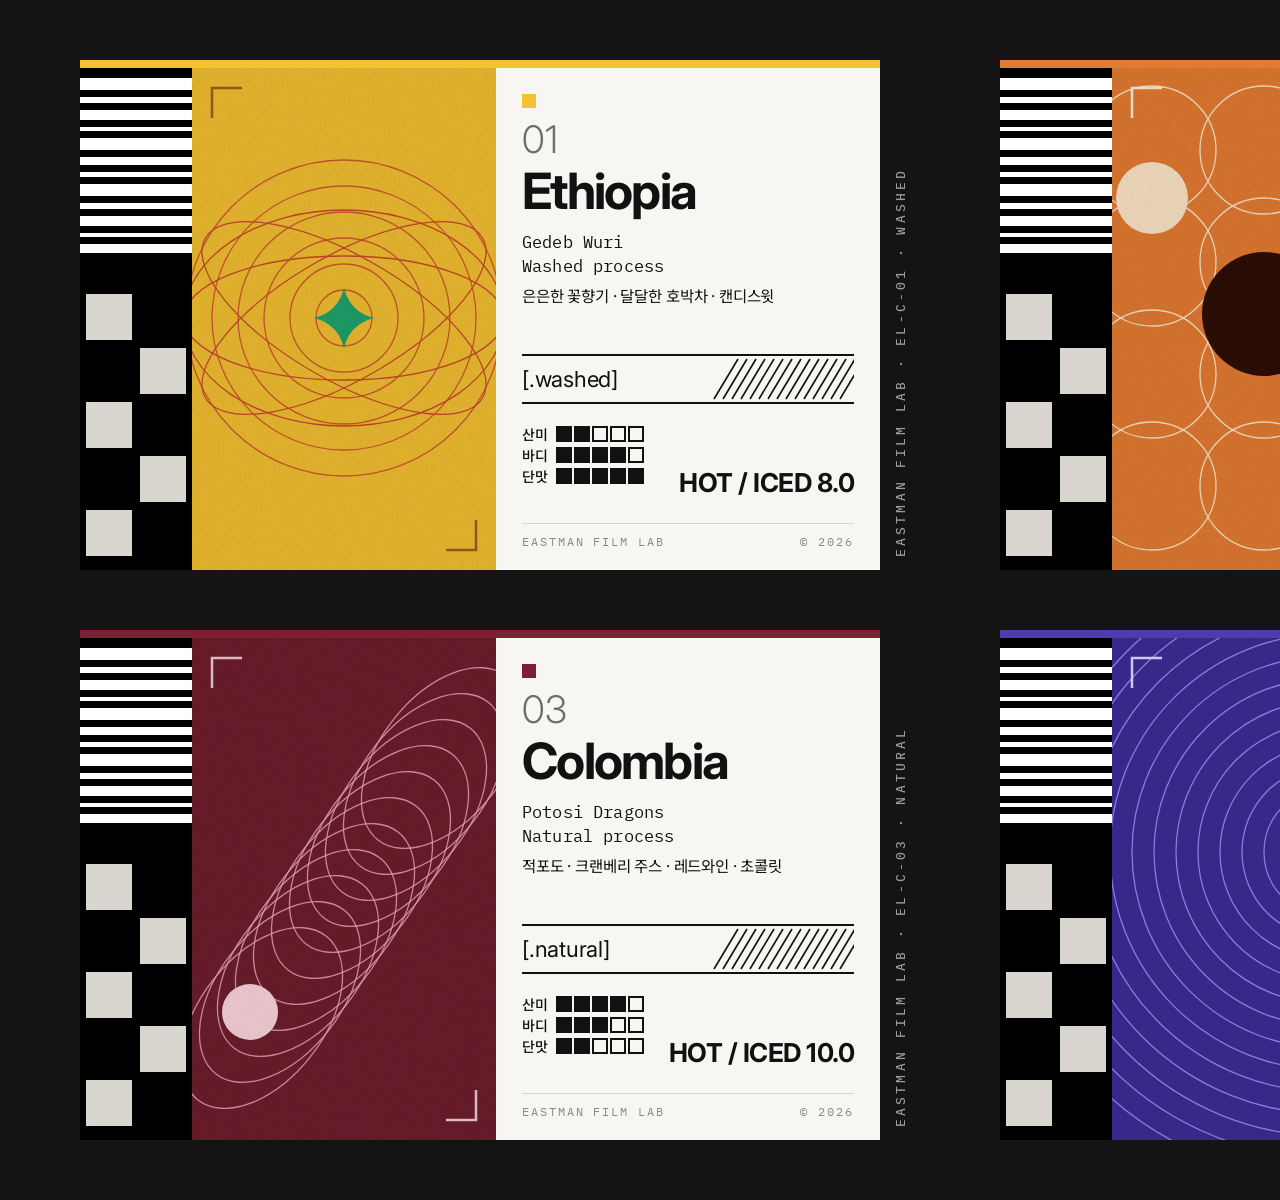
==== designs/coffee-menu/menu-cards.html @ 950909e8 "Add reorganized coffee menu cards (1920x1200) Rebuilds the four origin cards on a shared grid: equal" ====
<!doctype html>
<html lang="ko">
<head>
<meta charset="utf-8">
<title>Coffee Menu Cards</title>
<!-- Reorganized version of assets/reference/coffee-menu-cards-original.webp.
     Same 1920x1200 board, same content and artwork; every card now shares one grid. -->
<link rel="stylesheet" href="https://fonts.googleapis.com/css2?family=Inter:wght@300;700&family=IBM+Plex+Mono:wght@400;500&family=Noto+Sans+KR:wght@400;500&display=block">
<style>
  :root {
    --board: #141414;
    --paper: #F7F6F2;
    --ink: #111111;
    --muted: #8A8A86;
    --tile: #D9D6D0;
    --sans: "Helvetica Neue", Inter, Arial, sans-serif;
    --mono: "IBM Plex Mono", "DejaVu Sans Mono", monospace;
    --kr: Pretendard, "Noto Sans KR", sans-serif;
  }
  * { box-sizing: border-box; margin: 0; padding: 0; }
  body { background: var(--board); }

  /* Board: 80px margins, 80px gutters, 60px rows. Each unit = 800px card + 40px label rail. */
  .board {
    width: 1920px; height: 1200px; background: var(--board);
    display: grid; grid-template-columns: repeat(2, 840px);
    grid-template-rows: repeat(2, 510px);
    column-gap: 80px; row-gap: 60px; padding: 60px 80px;
  }
  .unit { display: flex; }
  .card {
    width: 800px; height: 510px; position: relative; display: grid;
    grid-template-columns: 112px 304px 384px; grid-template-rows: 8px 502px;
  }
  .accent { grid-column: 1 / -1; background: var(--c-accent); }

  /* Left strip: identical barcode + checker on every card */
  .strip { background: #000; position: relative; overflow: hidden; }
  .strip .bars { position: absolute; left: 0; right: 0; top: 10px; }
  .strip .bars i { display: block; background: #fff; margin-bottom: 7px; }
  .strip .tiles {
    position: absolute; left: 6px; bottom: 14px; display: grid;
    grid-template-columns: repeat(2, 46px); grid-auto-rows: 46px; gap: 8px;
  }
  .strip .tiles b { background: var(--tile); }
  .strip .tiles s { visibility: hidden; }

  .art { position: relative; background: var(--c-art); overflow: hidden; }
  .art svg { position: absolute; inset: 0; }

  /* Info panel: fixed rows so every card lines up */
  .info {
    background: var(--paper); color: var(--ink); position: relative;
    padding: 26px 26px 0 26px;
  }
  .chip { width: 14px; height: 14px; background: var(--c-accent); }
  .num { font: 300 38px/1 var(--sans); color: #6d6d6a; margin-top: 12px; letter-spacing: -0.01em; }
  .name { font: 700 50px/1 var(--sans); letter-spacing: -0.035em; margin-top: 8px; }
  .meta { font: 400 16.5px/24px var(--mono); margin-top: 14px; letter-spacing: 0.01em; }
  .notes { font: 400 15.5px/22px var(--kr); margin-top: 6px; letter-spacing: -0.01em; white-space: nowrap; }
  .process {
    position: absolute; left: 26px; right: 26px; top: 286px; height: 50px;
    border-top: 2px solid var(--ink); border-bottom: 2px solid var(--ink);
    display: flex; align-items: center; justify-content: space-between;
    font: 400 22px/1 var(--sans); letter-spacing: -0.01em;
  }
  .process svg { height: 44px; width: 150px; }
  .taste {
    position: absolute; left: 26px; top: 358px; display: grid;
    grid-template-columns: 34px auto; row-gap: 5px; align-items: center;
    font: 500 14px/16px var(--kr);
  }
  .meter { display: flex; gap: 2px; }
  .meter i { width: 16px; height: 16px; border: 2px solid var(--ink); }
  .meter i.on { background: var(--ink); }
  .price {
    position: absolute; right: 26px; top: 402px; text-align: right;
    font: 700 26px/1 var(--sans); letter-spacing: -0.02em;
  }
  .foot {
    position: absolute; left: 26px; right: 26px; bottom: 22px;
    border-top: 1px solid #d6d5d0; padding-top: 12px;
    display: flex; justify-content: space-between;
    font: 400 12px/1 var(--mono); letter-spacing: 0.16em; color: var(--muted);
  }

  /* Label rail: all labels start at the card's bottom edge */
  .rail { width: 40px; position: relative; }
  .rail span {
    position: absolute; left: 50%; bottom: 0; transform-origin: 0 0;
    transform: rotate(-90deg) translate(0, -50%);
    white-space: nowrap; font: 500 13px/1 var(--mono); letter-spacing: 0.24em; color: #9b9b97;
  }
</style>
</head>
<body>
<div class="board" id="board"></div>

<script>
const BARS = [12, 6, 10, 4, 12, 8, 5, 12, 6, 10, 4, 9];          // same barcode on every card
const TILES = '1001100110';                                         // 2-col checker, read row by row (1 = tile)

const cards = [
  { n: '01', name: 'Ethiopia', farm: 'Gedeb Wuri', process: 'Washed process', tag: 'washed',
    notes: '은은한 꽃향기 · 달달한 호박차 · 캔디스윗', taste: [2, 4, 5], price: '8.0', label: 'WASHED',
    accent: '#F2C230', art: '#E9B830', line: '#C2462A', bracket: '#9A5A1E', motif: 'eye' },
  { n: '02', name: 'Costa Rica', farm: 'El Milagro', process: 'Cinnamon Honey process', tag: 'honey',
    notes: '기분 좋은 흙내음 · 블루베리 산미 · 밤꿀', taste: [3, 4, 4], price: '10.0', label: 'CINNAMON HONEY',
    accent: '#E37B34', art: '#DB7730', line: '#F6E6CF', bracket: '#F6E6CF', motif: 'rings' },
  { n: '03', name: 'Colombia', farm: 'Potosi Dragons', process: 'Natural process', tag: 'natural',
    notes: '적포도 · 크랜베리 주스 · 레드와인 · 초콜릿', taste: [4, 3, 2], price: '10.0', label: 'NATURAL',
    accent: '#7B2131', art: '#6A1D2B', line: '#E8A3B1', bracket: '#E8C3CB', motif: 'tunnel' },
  { n: '04', name: 'Ethiopia', farm: 'Sidama Arbegona Charicho', process: 'Natural process', tag: 'natural',
    notes: '블랙베리 · 캠벨포도 · 멜론 · 청량감', taste: [3, 5, 2], price: '12.0', label: 'NATURAL',
    accent: '#4C3DAA', art: '#3A2B92', line: '#A69CF0', bracket: '#D6D1F7', motif: 'orbit' },
];

const W = 304, H = 502;
const grain = (id) => `
  <filter id="g${id}"><feTurbulence type="fractalNoise" baseFrequency="0.9" numOctaves="2" seed="${id}"/>
  <feColorMatrix values="0 0 0 0 0  0 0 0 0 0  0 0 0 0 0  0 0 0 0.55 0"/></filter>`;

function motif(c) {
  const s = `fill="none" stroke="${c.line}" stroke-width="1.3"`;
  let g = '';
  if (c.motif === 'eye') {
    const cx = 152, cy = 250;
    for (let r = 28; r <= 158; r += 26) g += `<circle cx="${cx}" cy="${cy}" r="${r}" ${s} opacity=".85"/>`;
    for (const a of [0, 30, 150]) g += `<ellipse cx="${cx}" cy="${cy}" rx="160" ry="62" transform="rotate(${a} ${cx} ${cy})" ${s}/>`;
    g += `<ellipse cx="${cx}" cy="${cy}" rx="160" ry="108" ${s}/>`;
    g += `<path d="M${cx} ${cy - 30} Q${cx + 6} ${cy - 6} ${cx + 30} ${cy} Q${cx + 6} ${cy + 6} ${cx} ${cy + 30} Q${cx - 6} ${cy + 6} ${cx - 30} ${cy} Q${cx - 6} ${cy - 6} ${cx} ${cy - 30}Z" fill="#1E9E68"/>`;
  } else if (c.motif === 'rings') {
    for (let row = 0; row < 4; row++) for (let col = 0; col < 3; col++)
      g += `<circle cx="${40 + col * 112}" cy="${82 + row * 112}" r="64" ${s} opacity=".9"/>`;
    g += `<circle cx="40" cy="130" r="36" fill="#F3DCC0"/>`;
    g += `<circle cx="152" cy="246" r="62" fill="#2C0E06"/>`;
    g += `<circle cx="264" cy="356" r="36" fill="#7C3415"/>`;
  } else if (c.motif === 'tunnel') {
    for (let i = 0; i < 11; i++) {
      const x = 70 + i * 18, y = 380 - i * 26;
      g += `<ellipse cx="${x}" cy="${y}" rx="62" ry="104" transform="rotate(38 ${x} ${y})" ${s} opacity=".85"/>`;
    }
    g += `<circle cx="58" cy="374" r="28" fill="#F2CCD4"/>`;
  } else {
    const cx = 216, cy = 214;
    for (let r = 20; r <= 330; r += 22) g += `<circle cx="${cx}" cy="${cy}" r="${r}" ${s} opacity=".8"/>`;
    g += `<circle cx="${cx}" cy="${cy}" r="18" fill="#B6E07A" stroke="#fff" stroke-width="2"/>`;
  }
  const b = `fill="none" stroke="${c.bracket}" stroke-width="2.5"`;
  return `<svg width="${W}" height="${H}" viewBox="0 0 ${W} ${H}">
    <defs>${grain(c.n)}</defs>${g}
    <path d="M20 50V20H50" ${b}/><path d="M${W - 50} ${H - 20}H${W - 20}V${H - 50}" ${b}/>
    <rect width="${W}" height="${H}" filter="url(#g${c.n})" opacity=".18"/></svg>`;
}

const hatch = () => {
  let l = '';
  for (let i = 0; i < 15; i++) l += `<line x1="${10 + i * 9}" y1="42" x2="${34 + i * 9}" y2="2" stroke="#111" stroke-width="1.6"/>`;
  return `<svg viewBox="0 0 150 44">${l}</svg>`;
};
const meter = (v) => `<div class="meter">${[1, 2, 3, 4, 5].map((i) => `<i class="${i <= v ? 'on' : ''}"></i>`).join('')}</div>`;

document.getElementById('board').innerHTML = cards.map((c) => `
  <div class="unit" style="--c-accent:${c.accent};--c-art:${c.art}">
    <div class="card">
      <div class="accent"></div>
      <div class="strip">
        <div class="bars">${BARS.map((h) => `<i style="height:${h}px"></i>`).join('')}</div>
        <div class="tiles">${[...TILES].map((t) => (t === '1' ? '<b></b>' : '<s></s>')).join('')}</div>
      </div>
      <div class="art">${motif(c)}</div>
      <div class="info">
        <div class="chip"></div>
        <div class="num">${c.n}</div>
        <div class="name">${c.name}</div>
        <div class="meta">${c.farm}<br>${c.process}</div>
        <div class="notes">${c.notes}</div>
        <div class="process"><span>[.${c.tag}]</span>${hatch()}</div>
        <div class="taste">
          <span>산미</span>${meter(c.taste[0])}
          <span>바디</span>${meter(c.taste[1])}
          <span>단맛</span>${meter(c.taste[2])}
        </div>
        <div class="price">HOT / ICED ${c.price}</div>
        <div class="foot"><span>EASTMAN FILM LAB</span><span>© 2026</span></div>
      </div>
    </div>
    <div class="rail"><span>EASTMAN FILM LAB · EL-C-${c.n} · ${c.label}</span></div>
  </div>`).join('');
</script>
</body>
</html>
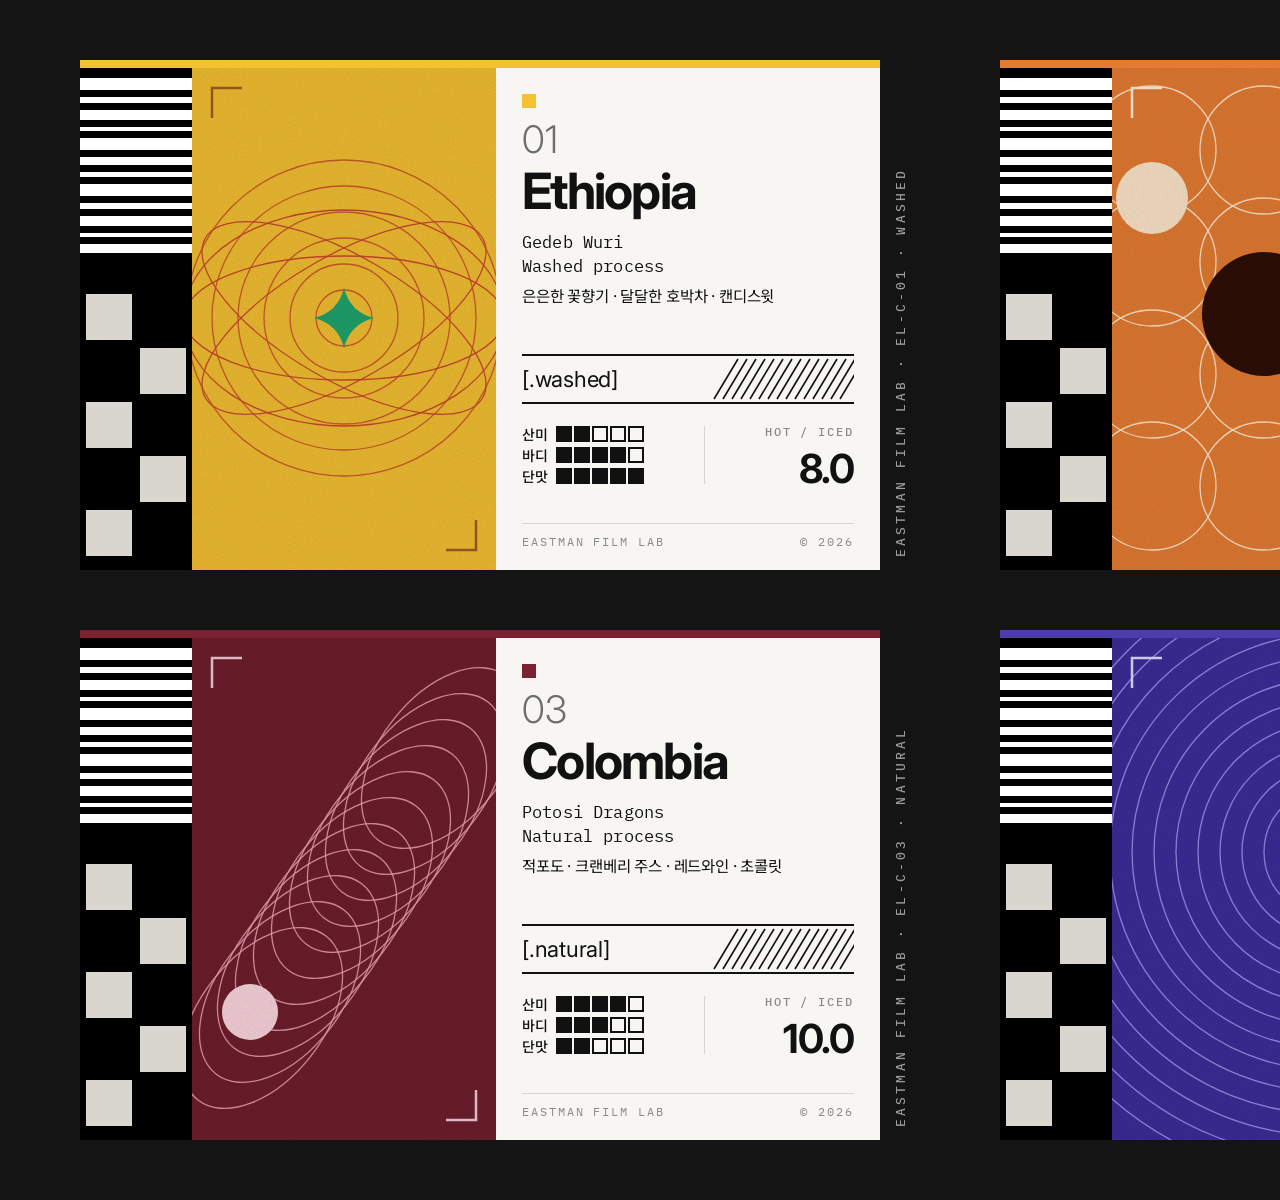
==== commit 3363bbf6: "Balance price block against taste meters on coffee menu cards Price now mirrors the taste block: sam" ====
--- a/designs/coffee-menu/menu-cards.html
+++ b/designs/coffee-menu/menu-cards.html
@@ -73,10 +73,14 @@
   .meter { display: flex; gap: 2px; }
   .meter i { width: 16px; height: 16px; border: 2px solid var(--ink); }
   .meter i.on { background: var(--ink); }
+  /* Price sits opposite the taste meters: same top, same height, split by a hairline */
   .price {
-    position: absolute; right: 26px; top: 402px; text-align: right;
-    font: 700 26px/1 var(--sans); letter-spacing: -0.02em;
+    position: absolute; right: 26px; top: 358px; height: 58px; width: 150px;
+    border-left: 1px solid #d6d5d0;
+    display: flex; flex-direction: column; justify-content: space-between; align-items: flex-end;
   }
+  .price small { font: 500 12px/1 var(--mono); letter-spacing: 0.16em; color: var(--muted); }
+  .price b { font: 700 40px/0.74 var(--sans); letter-spacing: -0.03em; }
   .foot {
     position: absolute; left: 26px; right: 26px; bottom: 22px;
     border-top: 1px solid #d6d5d0; padding-top: 12px;
@@ -181,7 +185,7 @@
           <span>바디</span>${meter(c.taste[1])}
           <span>단맛</span>${meter(c.taste[2])}
         </div>
-        <div class="price">HOT / ICED ${c.price}</div>
+        <div class="price"><small>HOT / ICED</small><b>${c.price}</b></div>
         <div class="foot"><span>EASTMAN FILM LAB</span><span>© 2026</span></div>
       </div>
     </div>
